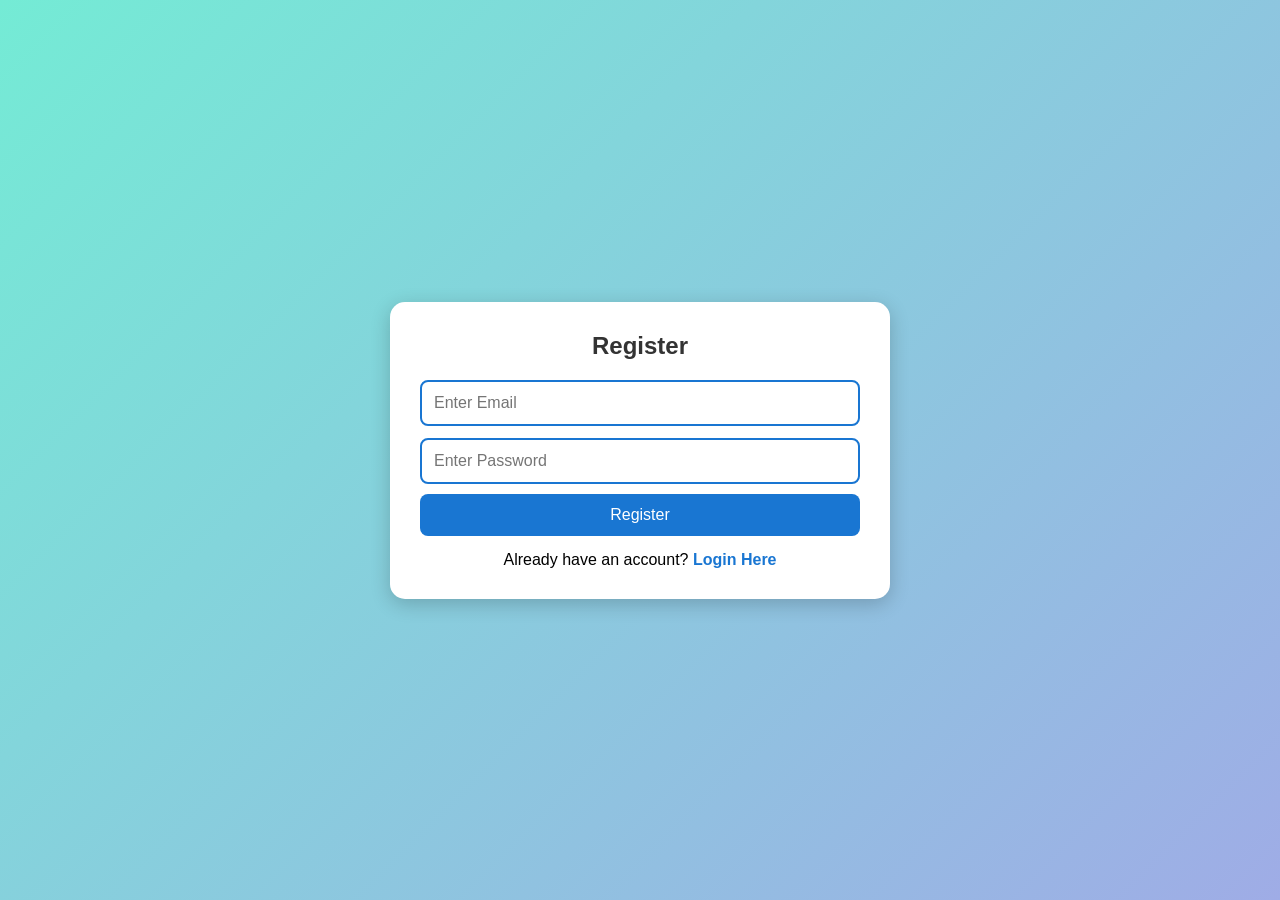
==== register.html @ 38beadda "Inital commit" ====
<!DOCTYPE html>
<html lang="en">
<head>
    <meta charset="UTF-8">
    <meta name="viewport" content="width=device-width, initial-scale=1.0">
    <title>Register</title>

    <link rel="stylesheet" href="style.css">
</head>
<body>

<div class="container">

    <h2>Register</h2>

    <div class="form-group">

        <input
                type="email"
                id="email"
                placeholder="Enter Email">

        <input
                type="password"
                id="password"
                placeholder="Enter Password">

    </div>

    <button onclick="register()">
        Register
    </button>

    <p style="text-align:center;margin-top:15px;">
        Already have an account?
        <a href="login.html">
            Login Here
        </a>
    </p>

</div>

<script src="script.js"></script>

</body>
</html>
---- style.css ----
* {
    margin: 0;
    padding: 0;
    box-sizing: border-box;
}

body {
    font-family: Arial, sans-serif;
    background: linear-gradient(135deg, #74ebd5, #9face6);
    min-height: 100vh;
    display: flex;
    justify-content: center;
    align-items: center;
}

.container {
    width: 100%;
    max-width: 500px;
    background: white;
    padding: 30px;
    border-radius: 15px;
    box-shadow: 0 5px 20px rgba(0,0,0,0.2);
}

h2 {
    text-align: center;
    margin-bottom: 20px;
    color: #333;
}

.form-group {
    display: flex;
    flex-direction: column;
    gap: 12px;
}

input[type="email"],
input[type="password"],
input[type="text"] {
    width: 100%;
    padding: 12px;
    border: 2px solid #1976d2;
    border-radius: 8px;
    font-size: 16px;
    outline: none;
}

input:focus {
    border-color: #0d47a1;
}

button {
    width: 100%;
    padding: 12px;
    margin-top: 10px;
    border: none;
    border-radius: 8px;
    background-color: #1976d2;
    color: white;
    font-size: 16px;
    cursor: pointer;
    transition: 0.3s;
}

button:hover {
    background-color: #125ea7;
}

p {
    margin-top: 15px;
    text-align: center;
}

a {
    color: #1976d2;
    text-decoration: none;
    font-weight: bold;
}

a:hover {
    text-decoration: underline;
}

.todo-cards {
    display: flex;
    flex-direction: column;
    gap: 10px;
    margin-top: 20px;
}

.todo-card {
    display: flex;
    justify-content: space-between;
    align-items: center;
    background: #f4f8ff;
    padding: 12px;
    border-radius: 8px;
    border: 1px solid #d0dff7;
}

.todo-card span {
    flex: 1;
    color: #333;
}

.todo-card button {
    width: auto;
    background: #e53935;
    padding: 8px 12px;
    margin: 0;
}

.todo-card button:hover {
    background: #c62828;
}

.add-todo {
    display: flex;
    gap: 10px;
    margin-top: 20px;
}

.add-todo input {
    flex: 1;
}

.add-todo button {
    width: auto;
    margin-top: 0;
}

#empty-message {
    color: gray;
    text-align: center;
    margin-top: 10px;
}
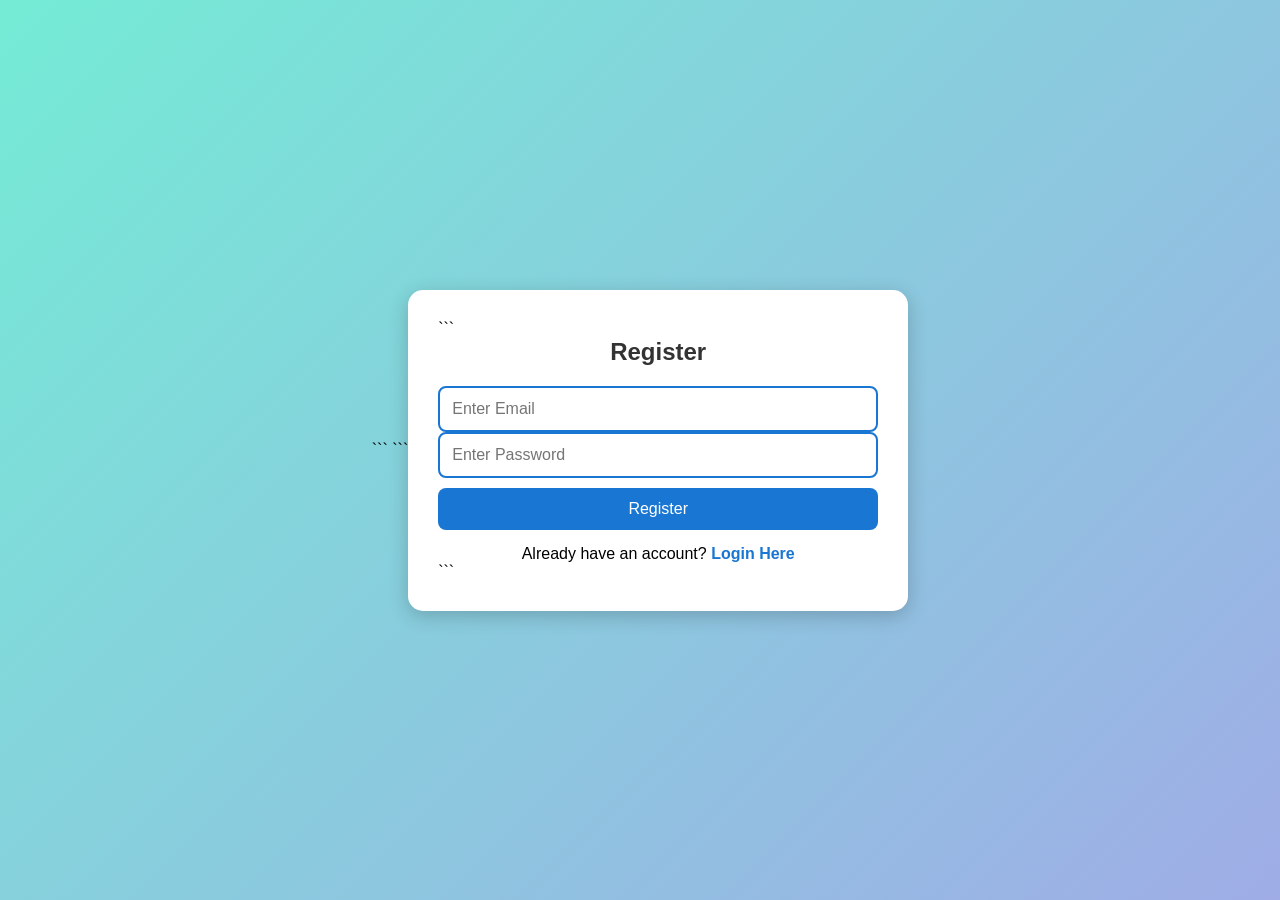
==== commit 7dd092f6: "frontend" ====
--- a/register.html
+++ b/register.html
@@ -1,46 +1,48 @@
 <!DOCTYPE html>
+
 <html lang="en">
 <head>
     <meta charset="UTF-8">
     <meta name="viewport" content="width=device-width, initial-scale=1.0">
     <title>Register</title>
 
-    <link rel="stylesheet" href="style.css">
+```
+<link rel="stylesheet" href="style.css">
+```
+
 </head>
 <body>
 
 <div class="container">
 
-    <h2>Register</h2>
+```
+<h2>Register</h2>
 
-    <div class="form-group">
+<input
+        type="email"
+        id="email"
+        placeholder="Enter Email">
 
-        <input
-                type="email"
-                id="email"
-                placeholder="Enter Email">
+<input
+        type="password"
+        id="password"
+        placeholder="Enter Password">
 
-        <input
-                type="password"
-                id="password"
-                placeholder="Enter Password">
+<button onclick="register()">
+    Register
+</button>
 
-    </div>
-
-    <button onclick="register()">
-        Register
-    </button>
-
-    <p style="text-align:center;margin-top:15px;">
-        Already have an account?
-        <a href="login.html">
-            Login Here
-        </a>
-    </p>
+<p>
+    Already have an account?
+    <a href="login.html">
+        Login Here
+    </a>
+</p>
+```
 
 </div>
 
 <script src="script.js"></script>
 
 </body>
-</html>+</html>
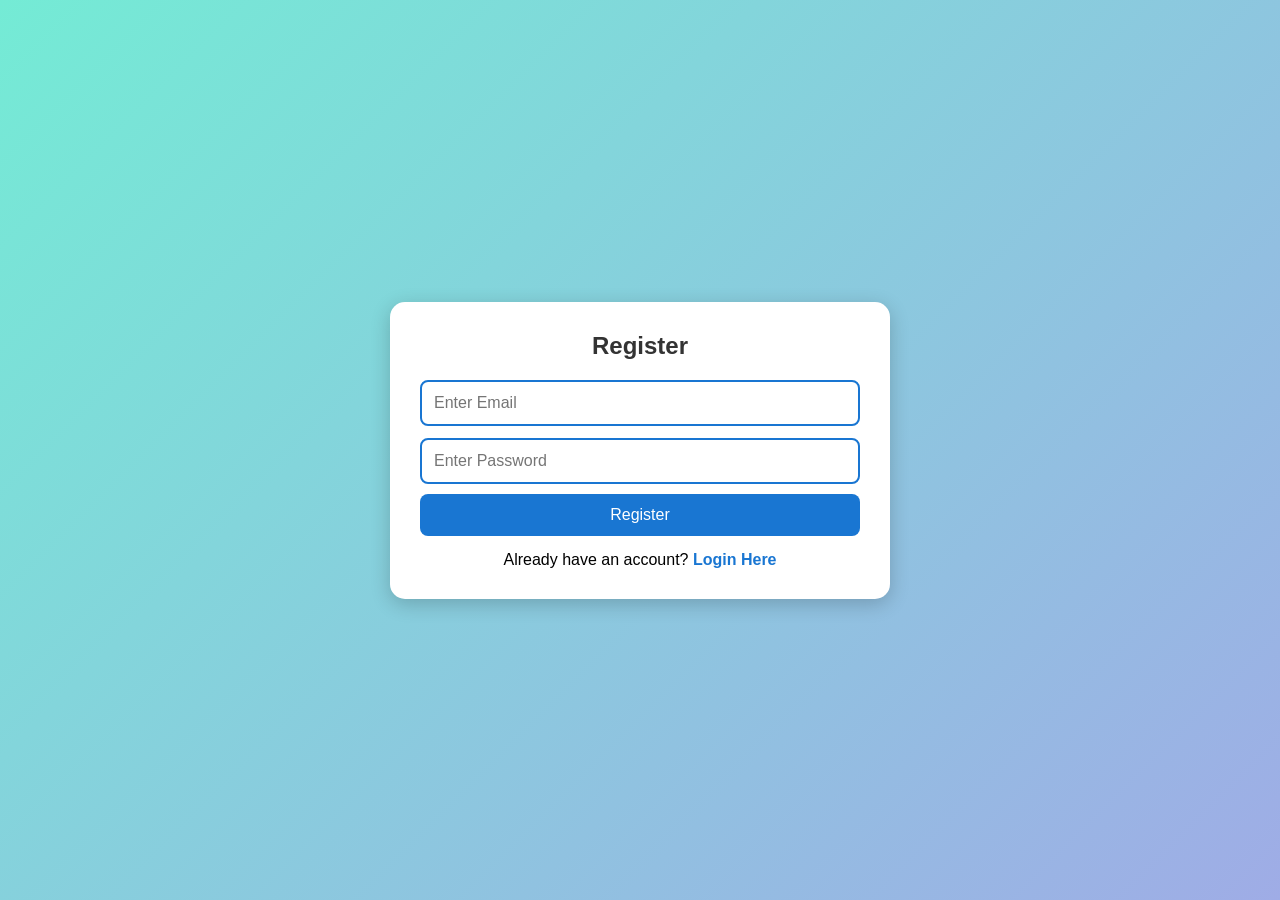
==== commit d9f3ba47: "vercel deploy" ====
--- a/register.html
+++ b/register.html
@@ -1,48 +1,46 @@
 <!DOCTYPE html>
-
 <html lang="en">
 <head>
     <meta charset="UTF-8">
     <meta name="viewport" content="width=device-width, initial-scale=1.0">
     <title>Register</title>
 
-```
-<link rel="stylesheet" href="style.css">
-```
-
+    <link rel="stylesheet" href="style.css">
 </head>
 <body>
 
 <div class="container">
 
-```
-<h2>Register</h2>
+    <h2>Register</h2>
 
-<input
-        type="email"
-        id="email"
-        placeholder="Enter Email">
+    <div class="form-group">
 
-<input
-        type="password"
-        id="password"
-        placeholder="Enter Password">
+        <input
+                type="email"
+                id="email"
+                placeholder="Enter Email">
 
-<button onclick="register()">
-    Register
-</button>
+        <input
+                type="password"
+                id="password"
+                placeholder="Enter Password">
 
-<p>
-    Already have an account?
-    <a href="login.html">
-        Login Here
-    </a>
-</p>
-```
+    </div>
+
+    <button onclick="register()">
+        Register
+    </button>
+
+    <p style="text-align:center;margin-top:15px;">
+        Already have an account?
+        <a href="login.html">
+            Login Here
+        </a>
+    </p>
 
 </div>
 
 <script src="script.js"></script>
 
 </body>
-</html>
+</html>
